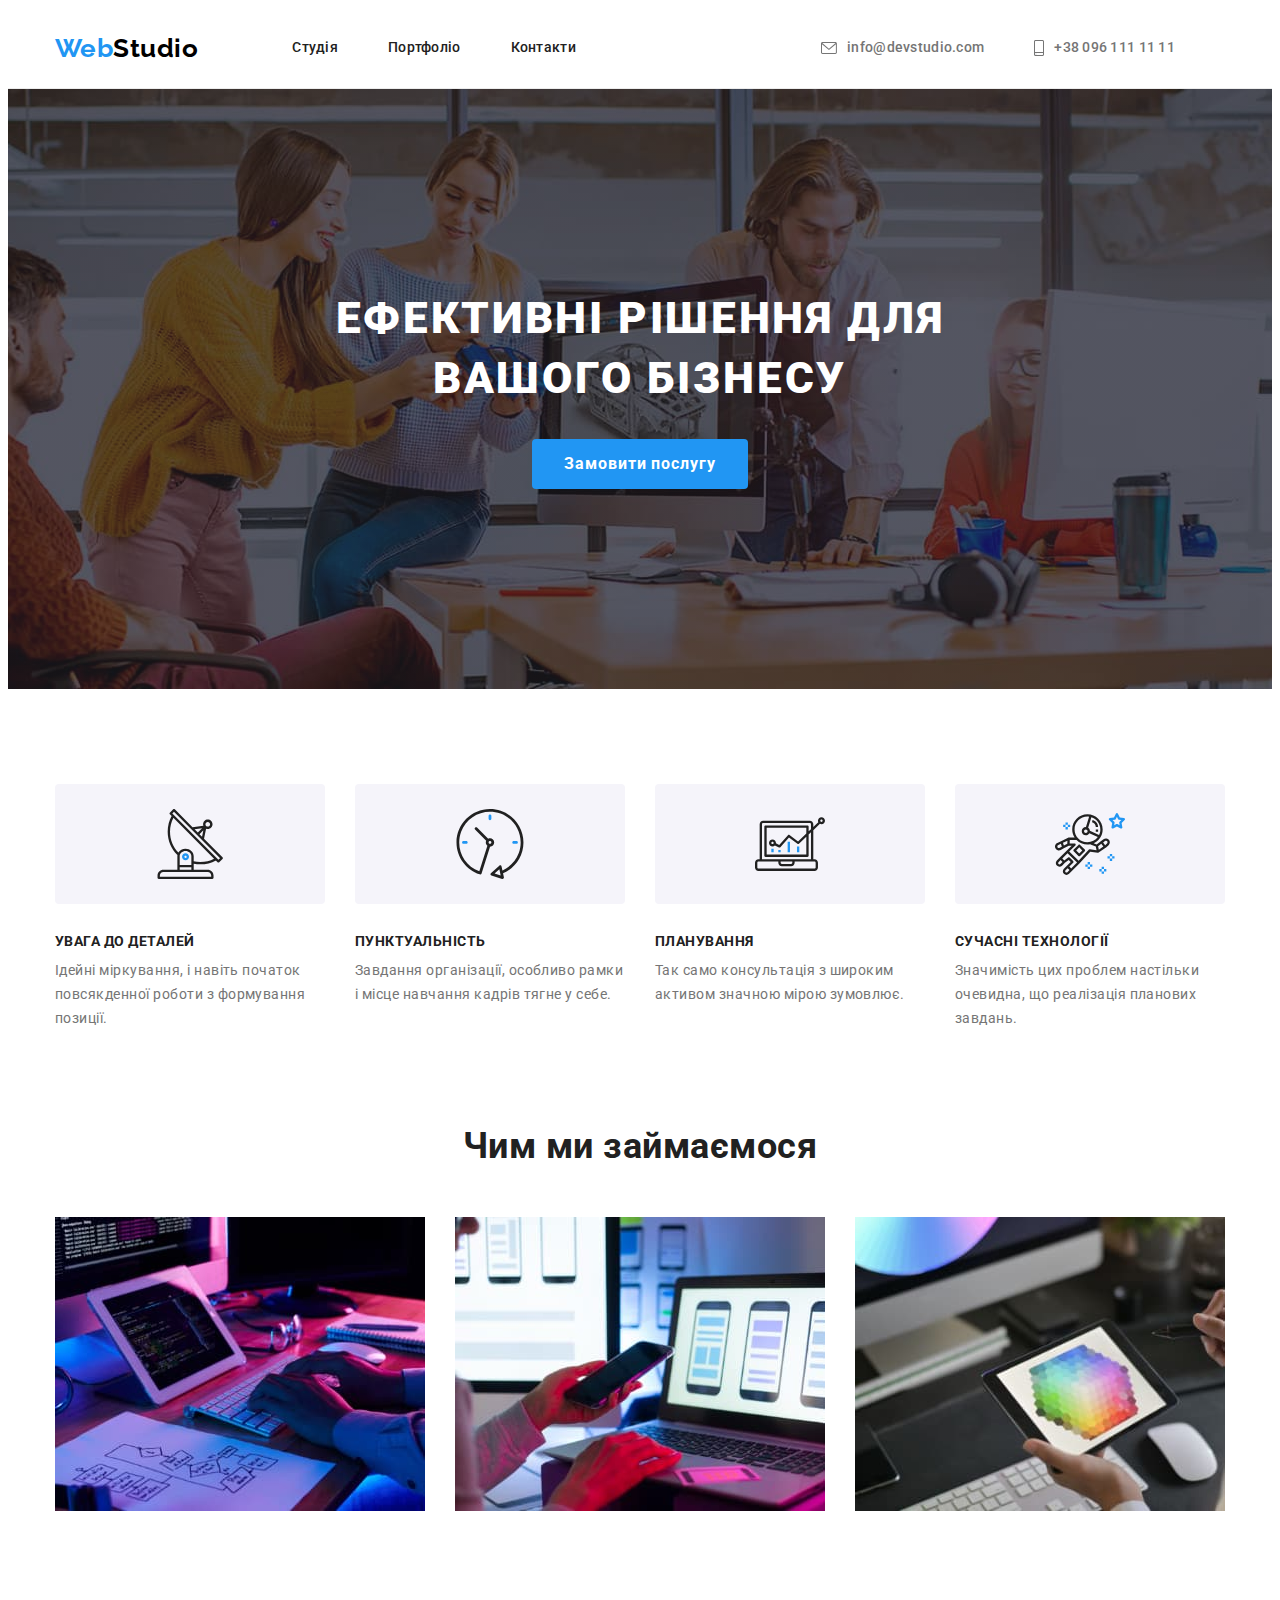
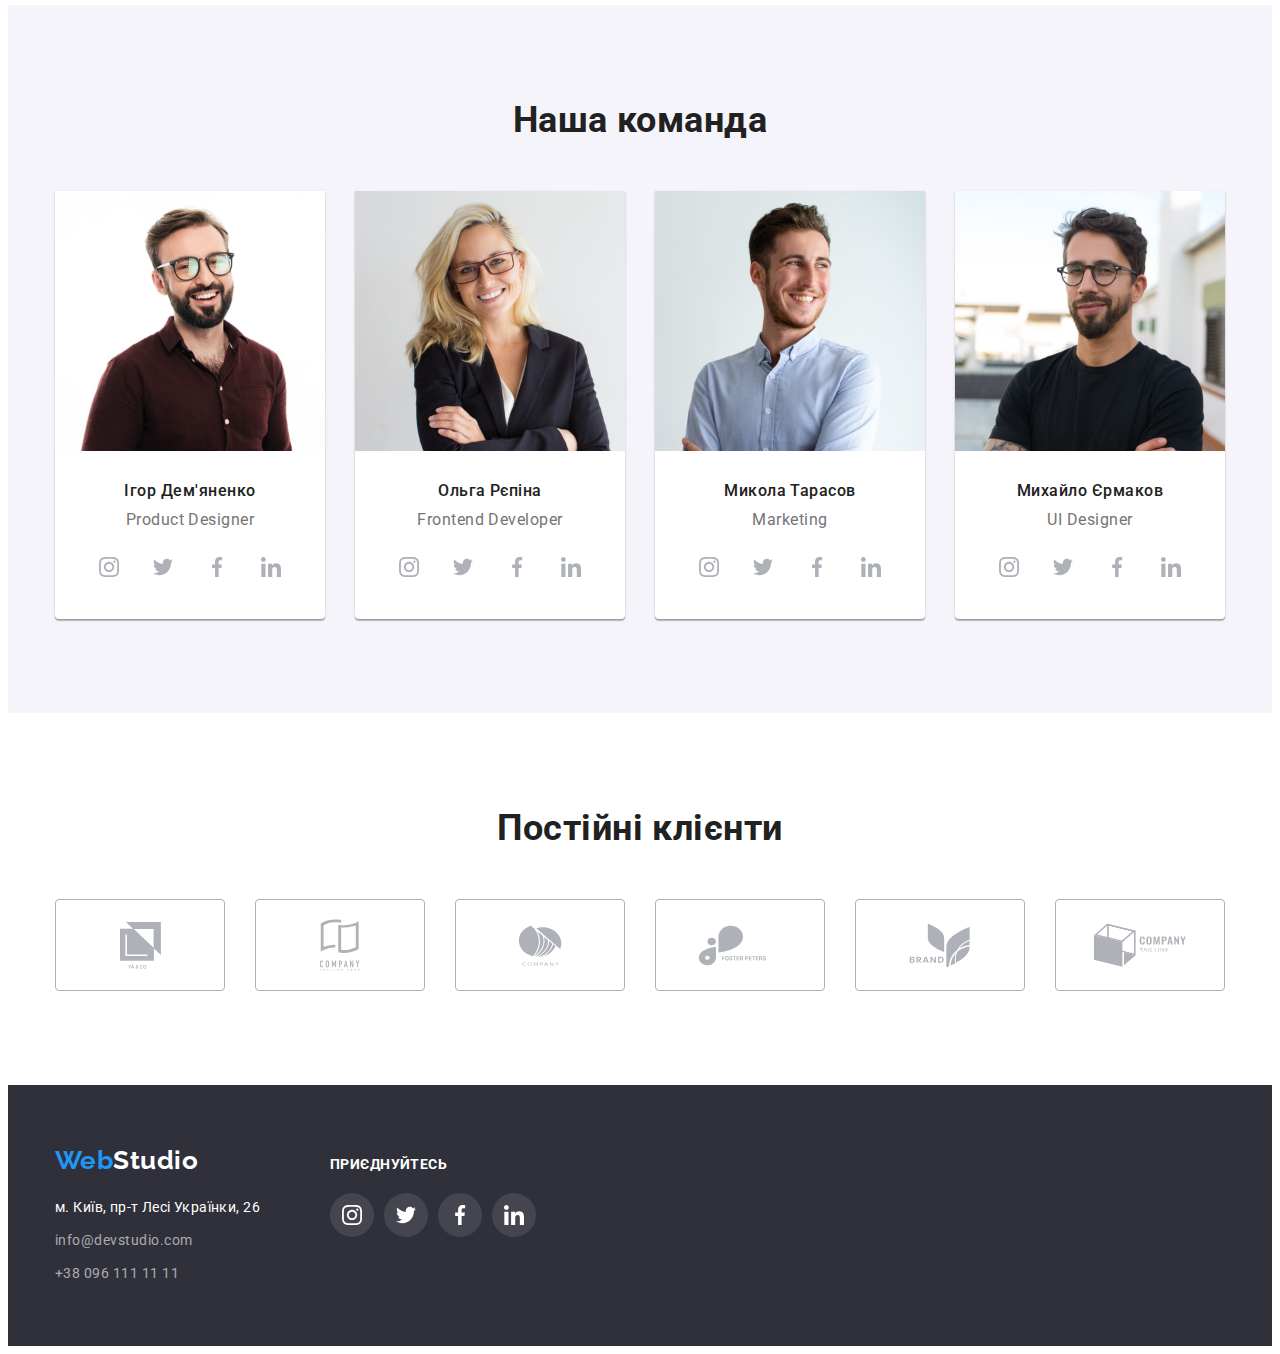
==== index.html @ 5c3b8c7c "Initial commit" ====
<!DOCTYPE html>
<html lang="uk">
  <head>
    <meta charset="UTF-8" />
    <meta http-equiv="X-UA-Compatible" content="IE=edge" />
    <meta name="viewport" content="width=device-width, initial-scale=1.0" />
    <title>HW-4</title>
    <link
      href="https://fonts.googleapis.com/css2?family=Raleway:wght@700&family=Roboto:wght@400;500;700;900&display=swap"
      rel="stylesheet"
    />
    <link
      rel="stylesheet"
      href="https://cdnjs.cloudflare.com/ajax/libs/modern-normalize/1.1.0/modern-normalize.min.css"
      integrity="sha512-wpPYUAdjBVSE4KJnH1VR1HeZfpl1ub8YT/NKx4PuQ5NmX2tKuGu6U/JRp5y+Y8XG2tV+wKQpNHVUX03MfMFn9Q=="
      crossorigin="anonymous"
      referrerpolicy="no-referrer"
    />
    <link rel="stylesheet" href="./css/styles.css" />
  </head>

  <body class="page">
    <header class="header-page">
      <div class="container">
        <nav class="header-nav">
          <a class="link-logo" href="./index.html">
            <span class="logo-blue">Web</span
            ><span class="logo-black">Studio</span></a
          >

          <ul class="site-nav list">
            <li class="item"><a href="./index.html">Студія</a></li>
            <li class="item"><a href="./portfolio.html">Портфоліо</a></li>
            <li class="item"><a href="#">Контакти</a></li>
          </ul>

          <ul class="auth-nav list">
            <li class="item">
              <a href="mailto:info@devstudio.com" class="link"
                ><svg class="auth-nav-icon" width="16" height="12">
                  <use href="./images/icons.svg#email"></use></svg
                >info@devstudio.com</a
              >
            </li>
            <li class="item">
              <a href="tel:+380961111111" class="link"
                ><svg class="auth-nav-icon" width="10" height="16">
                  <use href="./images/icons.svg#telephone"></use></svg
                >+38 096 111 11 11</a
              >
            </li>
          </ul>
        </nav>
      </div>
    </header>

    <main>
      <section class="hero overlay">
        <div class="container">
          <h1 class="hero-title">Ефективні рішення для вашого бізнесу</h1>
          <button type="button" class="button-secondary">
            Замовити послугу
          </button>
        </div>
      </section>

      <section class="features">
        <div class="container">
          <h2 class="visually-hidden">Наши преимущества</h2>
          <ul class="features-list list">
            <li class="features-item">
              <div class="features-icon-container" aria-label="супутник">
                <svg class="features-icon" width="70" height="70">
                  <use href="./images/icons.svg#sputnic"></use>
                </svg>
              </div>

              <h3 class="features-title">увага до деталей</h3>
              <p class="features-description">
                Ідейні міркування, і навіть початок повсякденної роботи з
                формування позиції.
              </p>
            </li>
            <li class="features-item">
              <div class="features-icon-container" aria-label="годинник">
                <svg class="features-icon" width="70" height="70">
                  <use href="./images/icons.svg#clock"></use>
                </svg>
              </div>
              <h3 class="features-title">пунктуальність</h3>
              <p class="features-description">
                Завдання організації, особливо рамки і місце навчання кадрів
                тягне у себе.
              </p>
            </li>
            <li class="features-item">
              <div class="features-icon-container" aria-label="монітор">
                <svg class="features-icon" width="70" height="70">
                  <use href="./images/icons.svg#monitor"></use>
                </svg>
              </div>
              <h3 class="features-title">планування</h3>
              <p class="features-description">
                Так само консультація з широким активом значною мірою зумовлює.
              </p>
            </li>
            <li class="features-item">
              <div class="features-icon-container" aria-label="космонавт">
                <svg class="features-icon" width="70" height="70">
                  <use href="./images/icons.svg#cosmonaut"></use>
                </svg>
              </div>
              <h3 class="features-title">сучасні технології</h3>
              <p class="features-description">
                Значимість цих проблем настільки очевидна, що реалізація
                планових завдань.
              </p>
            </li>
          </ul>
        </div>
      </section>

      <section class="occupation">
        <div class="container">
          <h3 class="section-title">Чим ми займаємося</h3>
          <ul class="occupation-list list">
            <li>
              <img
                class="image"
                src="./images/img1.jpg"
                alt="робота-пк"
                width="370"
                height="294"
              />
            </li>
            <li>
              <img
                class="image"
                src="./images/img2.jpg"
                alt="робота-телефон"
                width="370"
                height="294"
              />
            </li>
            <li>
              <img
                class="image"
                src="./images/img3.jpg"
                alt="робота-планшет"
                width="370"
                height="294"
              />
            </li>
          </ul>
        </div>
      </section>

      <section class="team">
        <div class="container">
          <h3 class="section-title">Наша команда</h3>
          <ul class="team-type list">
            <li class="team-list">
              <img
                class="image"
                src="./images/product-designer.jpg"
                alt="Product Designer"
                width="270"
                height="260"
              />
              <h4 class="team-person">Ігор Дем'яненко</h4>
              <p class="team-description">Product Designer</p>

              <ul class="team-icon-container list">
                <li class="team-item" aria-label="інстаграм">
                  <a href="https://www.instagram.com/" class="team-link">
                    <svg class="team-icon">
                      <use href="./images/icons.svg#instagram"></use>
                    </svg>
                  </a>
                </li>
                <li class="team-item" aria-label="твіттер">
                  <a href="https://twitter.com/" class="team-link">
                    <svg class="team-icon">
                      <use href="./images/icons.svg#twitter"></use>
                    </svg>
                  </a>
                </li>
                <li class="team-item" aria-label="фэйсбук">
                  <a href="https://www.facebook.com/" class="team-link">
                    <svg class="team-icon">
                      <use href="./images/icons.svg#facebook"></use>
                    </svg>
                  </a>
                </li>
                <li class="team-item" aria-label="лінкедин">
                  <a href="https://www.linkedin.com/" class="team-link">
                    <svg class="team-icon">
                      <use href="./images/icons.svg#linkedin"></use>
                    </svg>
                  </a>
                </li>
              </ul>
            </li>
            <li class="team-list">
              <img
                class="image"
                src="./images/frontend-developer.jpg"
                alt="Frontend Developer"
                width="270"
                height="260"
              />
              <h4 class="team-person">Ольга Рєпіна</h4>
              <p class="team-description">Frontend Developer</p>
              <ul class="team-icon-container list">
                <li class="team-item" aria-label="інстаграм">
                  <a href="https://www.instagram.com/" class="team-link">
                    <svg class="team-icon">
                      <use href="./images/icons.svg#instagram"></use>
                    </svg>
                  </a>
                </li>
                <li class="team-item" aria-label="твіттер">
                  <a href="https://twitter.com/" class="team-link">
                    <svg class="team-icon">
                      <use href="./images/icons.svg#twitter"></use>
                    </svg>
                  </a>
                </li>
                <li class="team-item" aria-label="фэйсбук">
                  <a href="https://www.facebook.com/" class="team-link">
                    <svg class="team-icon">
                      <use href="./images/icons.svg#facebook"></use>
                    </svg>
                  </a>
                </li>
                <li class="team-item" aria-label="лінкедин">
                  <a href="https://www.linkedin.com/" class="team-link">
                    <svg class="team-icon">
                      <use href="./images/icons.svg#linkedin"></use>
                    </svg>
                  </a>
                </li>
              </ul>
            </li>

            <li class="team-list">
              <img
                class="image"
                src="./images/marketing.jpg"
                alt="Marketing"
                width="270"
                height="260"
              />
              <h4 class="team-person">Микола Тарасов</h4>
              <p class="team-description">Marketing</p>
              <ul class="team-icon-container list">
                <li class="team-item" aria-label="інстаграм">
                  <a href="https://www.instagram.com/" class="team-link">
                    <svg class="team-icon">
                      <use href="./images/icons.svg#instagram"></use>
                    </svg>
                  </a>
                </li>
                <li class="team-item" aria-label="твіттер">
                  <a href="https://twitter.com/" class="team-link">
                    <svg class="team-icon">
                      <use href="./images/icons.svg#twitter"></use>
                    </svg>
                  </a>
                </li>
                <li class="team-item" aria-label="фэйсбук">
                  <a href="https://www.facebook.com/" class="team-link">
                    <svg class="team-icon">
                      <use href="./images/icons.svg#facebook"></use>
                    </svg>
                  </a>
                </li>
                <li class="team-item" aria-label="лінкедин">
                  <a href="https://www.linkedin.com/" class="team-link">
                    <svg class="team-icon">
                      <use href="./images/icons.svg#linkedin"></use>
                    </svg>
                  </a>
                </li>
              </ul>
            </li>
            <li class="team-list">
              <img
                class="image"
                src="./images/ui-designer.jpg"
                alt="UI Designer"
                width="270"
                height="260"
              />
              <h4 class="team-person">Михайло Єрмаков</h4>
              <p class="team-description">UI Designer</p>
              <ul class="team-icon-container list">
                <li class="team-item" aria-label="інстаграм">
                  <a href="https://www.instagram.com/" class="team-link">
                    <svg class="team-icon">
                      <use href="./images/icons.svg#instagram"></use>
                    </svg>
                  </a>
                </li>
                <li class="team-item" aria-label="твіттер">
                  <a href="https://twitter.com/" class="team-link">
                    <svg class="team-icon">
                      <use href="./images/icons.svg#twitter"></use>
                    </svg>
                  </a>
                </li>
                <li class="team-item" aria-label="фэйсбук">
                  <a href="https://www.facebook.com/" class="team-link">
                    <svg class="team-icon">
                      <use href="./images/icons.svg#facebook"></use>
                    </svg>
                  </a>
                </li>
                <li class="team-item" aria-label="лінкедин">
                  <a href="https://www.linkedin.com/" class="team-link">
                    <svg class="team-icon">
                      <use href="./images/icons.svg#linkedin"></use>
                    </svg>
                  </a>
                </li>
              </ul>
            </li>
          </ul>
        </div>
      </section>

      <section class="clients">
        <div class="container">
          <h2 class="clients-title">Постійні клієнти</h2>
          <ul class="clients-container list">
            <li class="clients-border">
              <a href="#" class="clients-link">
                <svg class="clients-icon" width="41" height="47">
                  <use href="./images/icons.svg#yaco"></use>
                </svg>
              </a>
            </li>
            <li class="clients-border">
              <a href="#" class="clients-link">
                <svg class="clients-icon" width="40" height="52">
                  <use href="./images/icons.svg#tagline"></use>
                </svg>
              </a>
            </li>
            <li class="clients-border">
              <a href="#" class="clients-link">
                <svg class="clients-icon" width="44" height="41">
                  <use href="./images/icons.svg#company"></use>
                </svg>
              </a>
            </li>
            <li class="clients-border">
              <a href="#" class="clients-link">
                <svg class="clients-icon" width="85" height="41">
                  <use href="./images/icons.svg#peters"></use>
                </svg>
              </a>
            </li>
            <li class="clients-border">
              <a href="#" class="clients-link">
                <svg class="clients-icon" width="62" height="45">
                  <use href="./images/icons.svg#brand"></use>
                </svg>
              </a>
            </li>
            <li class="clients-border">
              <a href="#" class="clients-link">
                <svg class="clients-icon" width="94" height="44">
                  <use href="./images/icons.svg#comtag"></use>
                </svg>
              </a>
            </li>
          </ul>
        </div>
      </section>
    </main>

    <footer class="footer">
      <div class="container footer-container">
        <div class="footer-links">
          <a class="link-logo" href="./index.html">
            <span class="logo-blue">Web</span
            ><span class="logo-white">Studio</span></a
          >

          <address class="address">
            <ul class="address-footer list">
              <li class="address-item">
                <a
                  href="https://goo.gl/maps/5Nj7DeXVXqgo8Si49"
                  class="address-type"
                  >м. Київ, пр-т Лесі Українки, 26</a
                >
              </li>
              <li class="address-item">
                <a href="mailto:info@devstudio.com" class="email-footer"
                  >info@devstudio.com</a
                >
              </li>
              <li class="address-item">
                <a href="tel:+380961111111" class="tel-footer"
                  >+38 096 111 11 11</a
                >
              </li>
            </ul>
          </address>
        </div>

        <div class="footer-icons">
          <p class="footer-title">Приєднуйтесь</p>
          <ul class="team-icon-container list">
            <li class="team-item" aria-label="інстаграм">
              <a
                href="https://www.instagram.com/"
                class="team-link footer-link"
              >
                <svg class="team-icon footer-icon">
                  <use href="./images/icons.svg#instagram"></use>
                </svg>
              </a>
            </li>
            <li class="team-item" aria-label="твіттер">
              <a href="https://twitter.com/" class="team-link footer-link">
                <svg class="team-icon footer-icon">
                  <use href="./images/icons.svg#twitter"></use>
                </svg>
              </a>
            </li>
            <li class="team-item" aria-label="фэйсбук">
              <a href="https://www.facebook.com/" class="team-link footer-link">
                <svg class="team-icon footer-icon">
                  <use href="./images/icons.svg#facebook"></use>
                </svg>
              </a>
            </li>
            <li class="team-item" aria-label="лінкедин">
              <a href="https://www.linkedin.com/" class="team-link footer-link">
                <svg class="team-icon footer-icon">
                  <use href="./images/icons.svg#linkedin"></use>
                </svg>
              </a>
            </li>
          </ul>
        </div>
      </div>
    </footer>
  </body>
</html>
---- css/styles.css ----
/* цвет основного текста: #212121 */
/* вторичный цвет текста: #757575 */
/* цвет фона: #F5F5F5 */
/* цвет шапки: #ECECEC */
/* цвет акцент: #2196F3 */

html {
  box-sizing: border-box;
}

*,
*::before,
*::after {
  box-sizing: inherit;
}

h1,
h2,
h3,
h4,
h5,
h6,
p,
ul,
li,
ol {
  margin: 0;
  padding: 0;
}

:root {
  --primary-text-color: #212121;
  --title-text-color: #757575;
  --accent-color: #2196f3;
  --main-color: #f5f5f5;
  --white-color: #ffffff;
  --background-button-color: #f5f4fa;
  --background-footer-color: #2f303a;
  --black-color: #000000;
  --footer-white-color: rgba(255, 255, 255, 0.6);
  --background-color: #ffffff;
  --line-color: #ececec;
  --background-button-color-sec: #188ce8;
  --background-color-our-team: #f5f4fa;
  --background-hero-color: #c4c4c4;
  --links-color: #afb1b8;
}

.page {
  background-color: var(--background-color);
  color: var(--primary-text-color);

  font-family: Roboto, sans-serif;
  font-weight: 700;
  letter-spacing: 0.03em;
}

.header-page {
  border-bottom: 1px solid var(--line-color);
}

.header-nav {
  display: flex;
  align-items: center;
}

.container {
  width: 1200px;
  padding-left: 15px;
  padding-right: 15px;
  margin: 0 auto;
}

.image {
  display: block;
  max-widht: 100%;
  height: auto;
}

/*  Logo  */

.logo-blue,
.logo-black,
.logo-white {
  color: var(--accent-color);
  font-family: Raleway, sans-serif;
  font-size: 26px;
  line-height: 1.19;
  text-decoration: none;
}

.logo-black {
  color: var(--black-color);
}

.logo-white {
  color: var(--white-color);
}

.link-logo {
  /* height: 31px;
  margin-top: 60px; */

  text-decoration: none;
}

.list {
  list-style: none;
}

/* Site-nav */

.site-nav {
  display: flex;
  margin-left: 94px;
}

.site-nav .item:not(last-child) {
  margin-right: 50px;
}

.site-nav a {
  display: block;
  padding-top: 32px;
  padding-bottom: 32px;

  color: var(--primary-text-color);

  font-family: inherit;
  font-weight: 500;
  font-size: 14px;
  line-height: 1.14;
  letter-spacing: 0.02em;
  text-decoration: none;
}

.site-nav a:hover,
.site-nav a:focus {
  color: var(--accent-color);
}

/* Auth-nav */

.auth-nav {
  display: flex;
  margin-left: auto;
  margin-right: 0;
}

.auth-nav .item:not(last-child) {
  margin-right: 50px;
}

.auth-nav a {
  display: flex;
  padding-top: 32px;
  padding-bottom: 32px;
  align-items: center;

  color: var(--title-text-color);

  font-family: inherit;
  font-weight: 500;
  font-size: 14px;
  line-height: 1.14;
  letter-spacing: 0.02em;
  text-decoration: none;
}

.auth-nav a:hover,
.auth-nav a:focus {
  color: var(--accent-color);
}

.auth-nav-icon {
  display: inline-flex;
  fill: var(--links-color);
  margin-right: 10px;
}

.link:hover .auth-nav-icon,
.link:focus .auth-nav-icon {
  fill: var(--accent-color);
}

/* Main */
/* Hero */

.hero {
  background-color: var(--background-hero-color);

  padding-top: 200px;
  padding-bottom: 200px;
  text-align: center;
}

.overlay {
  max-width: 1600px;
  height: 600px;
  margin-left: auto;
  margin-right: auto;
  background-image: linear-gradient(
      to right,
      rgba(47, 48, 58, 0.4),
      rgba(47, 48, 58, 0.4)
    ),
    url(../images/imgbg.jpg);
  background-size: cover;
  background-repeat: no-repeat;
  background-position: center;
}

.hero-title {
  width: 696px;
  margin-left: auto;
  margin-right: auto;

  color: var(--white-color);

  font-weight: 900;
  font-size: 44px;
  line-height: 1.36;
  letter-spacing: 0.06em;
  text-transform: uppercase;
}

/* Features */
.features {
  padding-top: 95px;
}

.visually-hidden {
  position: absolute;
  white-space: nowrap;
  width: 1px;
  height: 1px;
  overflow: hidden;
  border: 0;
  padding: 0;
  clip: rect(0 0 0 0);
  clip-pash: insert(50%);
  margin: -1px;
}

.features-title {
  font-size: 14px;
  line-height: 1.14;
  text-transform: uppercase;
  margin-bottom: 9px;
}

.features-item {
  width: 270px;
}

.features-icon-container {
  display: flex;
  background-color: var(--background-color-our-team);
  height: 120px;
  border-radius: 4px;
  margin-bottom: 30px;
  justify-content: center;
  align-items: center;
}

.features-list {
  display: flex;
  gap: 30px;
}

.features-list .features-description {
  color: var(--title-text-color);

  font-weight: 400;
  font-size: 14px;
  line-height: 1.71;
}

/* Occupation */

.occupation {
  padding-top: 94px;
  padding-bottom: 94px;
}

.section-title {
  display: flex;
  justify-content: center;
  margin-left: auto;
  margin-right: auto;
  margin-bottom: 50px;

  color: var(--primary-text-color);

  font-weight: 700;
  font-size: 36px;
  line-height: 1.17;
}

.section-type {
  color: var(--title-text-color);

  font-weight: 400;
  font-size: 16px;
  line-height: 1.88;
}

.occupation-list {
  display: flex;
  flex-direction: row;
  margin-left: auto;
  gap: 30px;
}

/* Team */

.team {
  padding-top: 94px;
  padding-bottom: 94px;
  background-color: var(--background-color-our-team);
}

.team-type {
  display: flex;
  margin-left: auto;
  margin-right: auto;
  gap: 30px;
}

.team-list {
  background-color: var(--white-color);
  widht: 270px;
  border-radius: 0px 0px 4px 4px;
  box-shadow: 0px 1px 3px rgba(0, 0, 0, 0.12), 0px 1px 1px rgba(0, 0, 0, 0.14),
    0px 2px 1px rgba(0, 0, 0, 0.2);
}

.team-person {
  font-weight: 500;
  font-size: 16px;
  line-height: 1.19;
  margin: 30px auto 10px auto;
  text-align: center;
}

.team-list .team-description {
  color: var(--title-text-color);

  font-weight: 400;
  font-size: 16px;
  line-height: 1.19;
  margin-bottom: 16px;
  text-align: center;
}

.team-icon-container {
  display: flex;
  justify-content: center;
  margin-bottom: 30px;
  gap: 10px;
}

.team-item {
  width: 44px;
  height: 44px;
}

.team-link {
  display: flex;
  justify-content: center;
  align-items: center;
  fill: var(--links-color);
  background-color: var(--white-color);
  border-radius: 50%;
  width: 100%;
  height: 100%;
}

.team-icon {
  width: 20px;
  height: 20px;
}

.team-link:hover,
.team-link:focus {
  background-color: var(--accent-color);
  fill: var(--white-color);
}

/* Button */

.button-primary {
  border-radius: 4px;
  padding: 6px 22px;
  min-widht: 125px;

  color: var(--primary-text-color);
  background-color: var(--background-button-color);

  cursor: pointer;
  font-family: Roboto, sans-serif;
  font-weight: 500;
  font-size: 16px;
  line-height: 1.63;
  border: none;
}

.button-primary:hover,
.button-primary:focus {
  color: var(--white-color);
  background-color: var(--accent-color);
}

.button-secondary {
  border-radius: 4px;
  padding: 10px 32px;
  margin-top: 30px;

  color: var(--white-color);
  background-color: var(--accent-color);

  font-family: Roboto;
  font-weight: 700;
  font-size: 16px;
  line-height: 1.88;
  letter-spacing: 0.06em;
  text-align: center;
  border: none;
  cursor: pointer;
  min-width: 216px;
}

.button-secondary:hover,
.button-secondary:focus {
  color: var(--white-color);
  background-color: var(--background-button-color-sec);
}

.clients {
  padding-top: 94px;
  padding-bottom: 94px;
}

.clients-title {
  font-family: "Roboto";
  font-weight: 700;
  font-size: 36px;
  line-height: 42px;
  color: var(--primary-text-color);
  text-align: center;
  margin-bottom: 50px;
}

.clients-container {
  display: flex;
  gap: 30px;
}

.clients-link {
  display: flex;
  justify-content: center;
  align-items: center;
  width: 170px;
  height: 92px;
  border: 1px solid var(--links-color);
  border-radius: 4px;
  fill: var(--links-color);
  background-color: var(--white-color);
}

.clients-border {
  display: flex;
}

.clients-link:hover {
  fill: var(--accent-color);
  border-color: var(--accent-color);
}

.clients-link:focus {
  fill: var(--accent-color);
}

.footer {
  background: var(--background-footer-color);
  padding-top: 60px;
  padding-bottom: 60px;
}

.address-footer {
  font-style: normal;
  font-weight: 400;
  font-size: 14px;
  line-height: 1.71;
}

.address {
  margin-top: 20px;
}

.address-type {
  color: var(--white-color);
  text-decoration: none;

  font-weight: 400;
  font-size: 14px;
  line-height: 1.7;
  letter-spacing: 0.03em;
  font-style: normal;
}

.address-item {
  margin-bottom: 9px;
}

.email-footer,
.tel-footer {
  color: var(--footer-white-color);

  font-weight: 400;
  font-size: 14px;
  line-height: 1.7;
  font-style: normal;
  text-decoration: none;
}

.address-item:last-child {
  margin-bottom: 0;
}

.footer-container {
  display: flex;
  align-items: baseline;
}

.footer-icons {
color: var(--white-color);

  display: flex;
  flex-direction: column;
  margin-left: 70px;
}

.footer-title {
  font-weight: 700;
  font-size: 14px;
  line-height: 1.14;
  letter-spacing: 0.03em;
  text-transform: uppercase;
  margin-bottom: 20px;

  color: var(--white-color);
}

.footer-link {
  background-color: rgba(255, 255, 255, 0.1);
}

.footer-icon {
  fill: var(--white-color);
}

/* Portfolio */

.portfolio-main {
  padding-bottom: 94px;
  padding-top: 94px;
}

.portfolio-list {
  display: flex;
  justify-content: center;
  margin-bottom: 50px;
  gap: 8px;

  color: var(--title-text-color);
}

/* .portfolio-list .item:last-child {
  margin-right: 8px;
} */

.portfolio-cards {
  display: flex;
  flex-wrap: wrap;
}

.portfolio-items {
  width: 370px;
  height: 404px;
  margin-right: 30px;
  margin-bottom: 30px;
}

.portfolio-cards-effects {
  display: block;
  text-decoration: none;
}

.portfolio-cards-effects:hover,
.portfolio-cards-effects:focus {
  box-shadow: 0px 1px 1px rgba(0, 0, 0, 0.12), 0px 4px 4px rgba(0, 0, 0, 0.06),
    1px 4px 6px rgba(0, 0, 0, 0.16);
}

.portfolio-items:nth-child(3n + 3) {
  margin-right: 0;
}

.portfolio-items:nth-last-child(-n + 3) {
  margin-bottom: 0;
}

.portfolio-description {
  padding-top: 20px;
  padding-bottom: 20px;
  padding-right: 24px;
  padding-left: 24px;
  border: 1px solid var(--line-color);
  border-top: none;
}

.portfolio-title {
  color: var(--primary-text-color);
  font-weight: 700;
  font-size: 18px;
  line-height: 36px;
  letter-spacing: 0.06em;
}

.portfolio-type {
  color: var(--title-text-color);
  font-size: 16px;
  line-height: 1.9;
  margin-left: 0;
  margin-top: 4px;
  font-weight: 400;
}

.list-title {
  color: var(--primary-text-color);
  font-weight: 700;
  font-size: 18px;
  line-height: 2;

  letter-spacing: 0.06em;
}
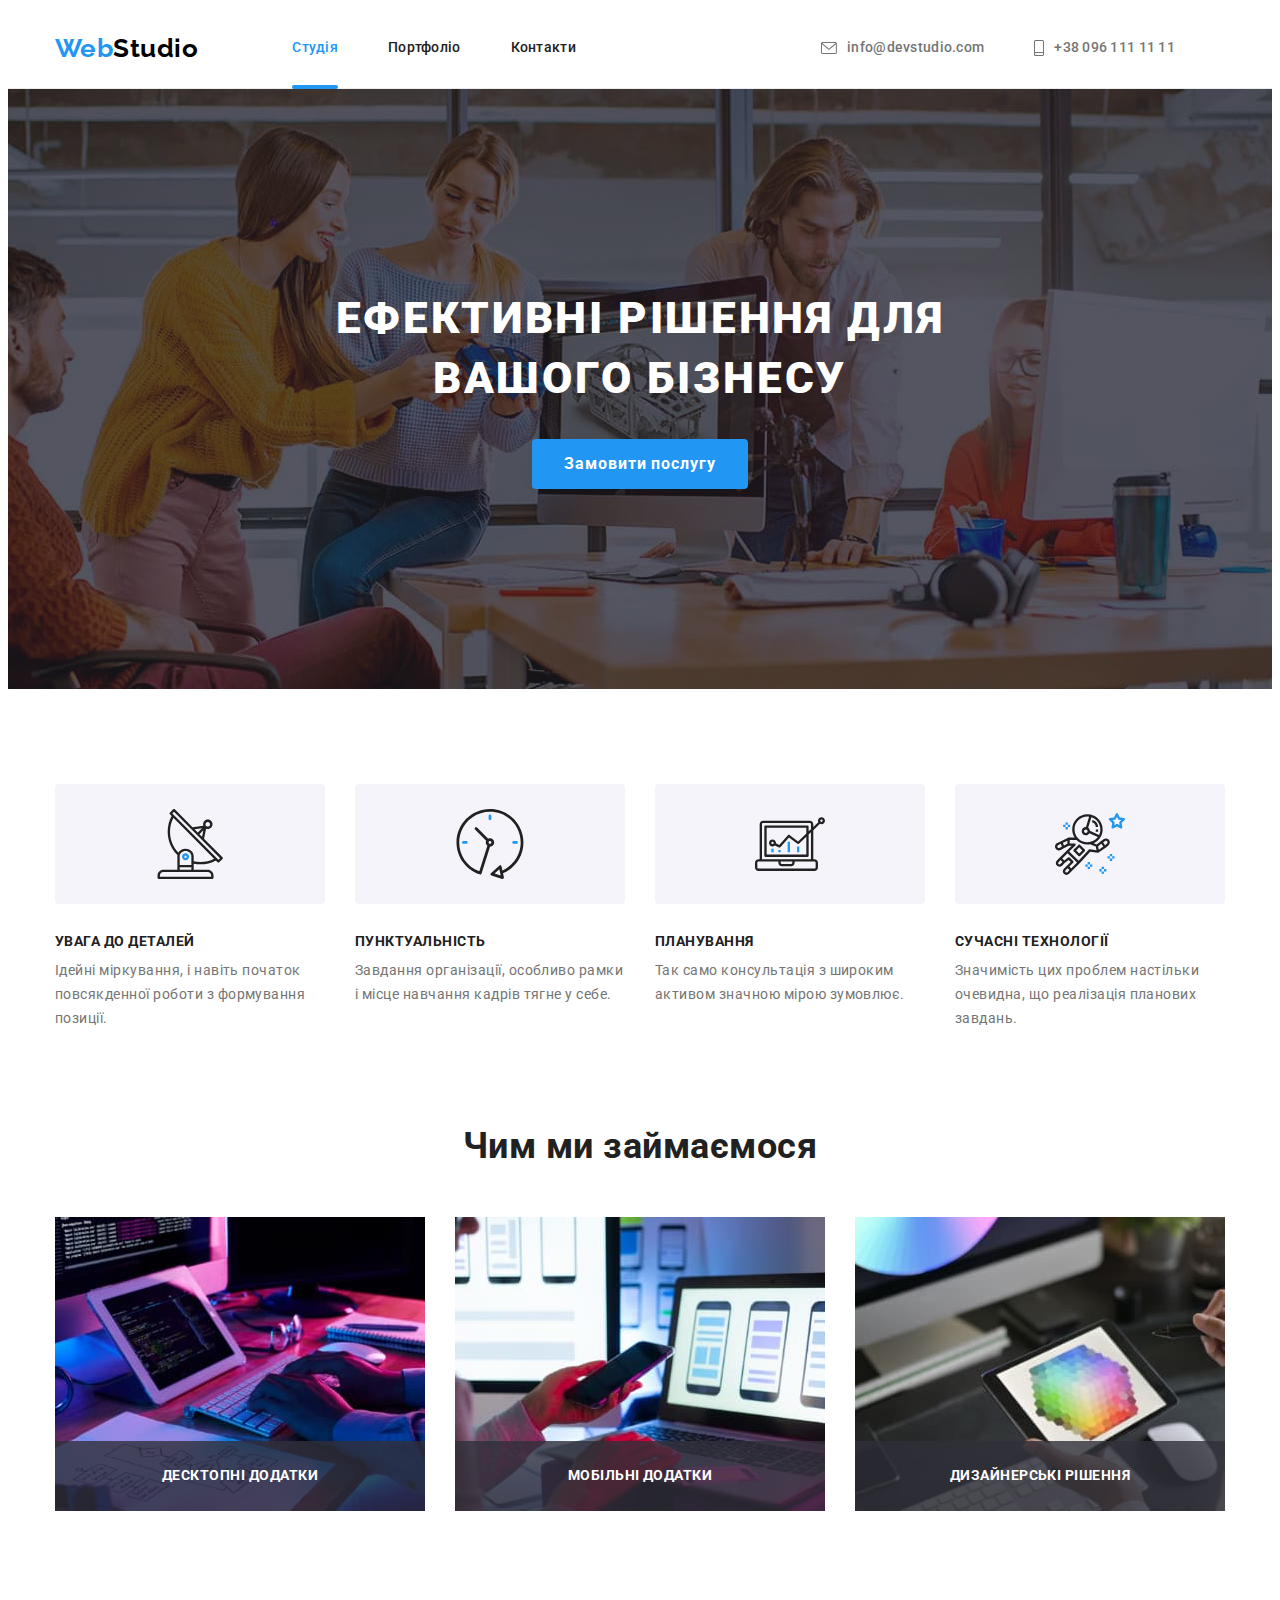
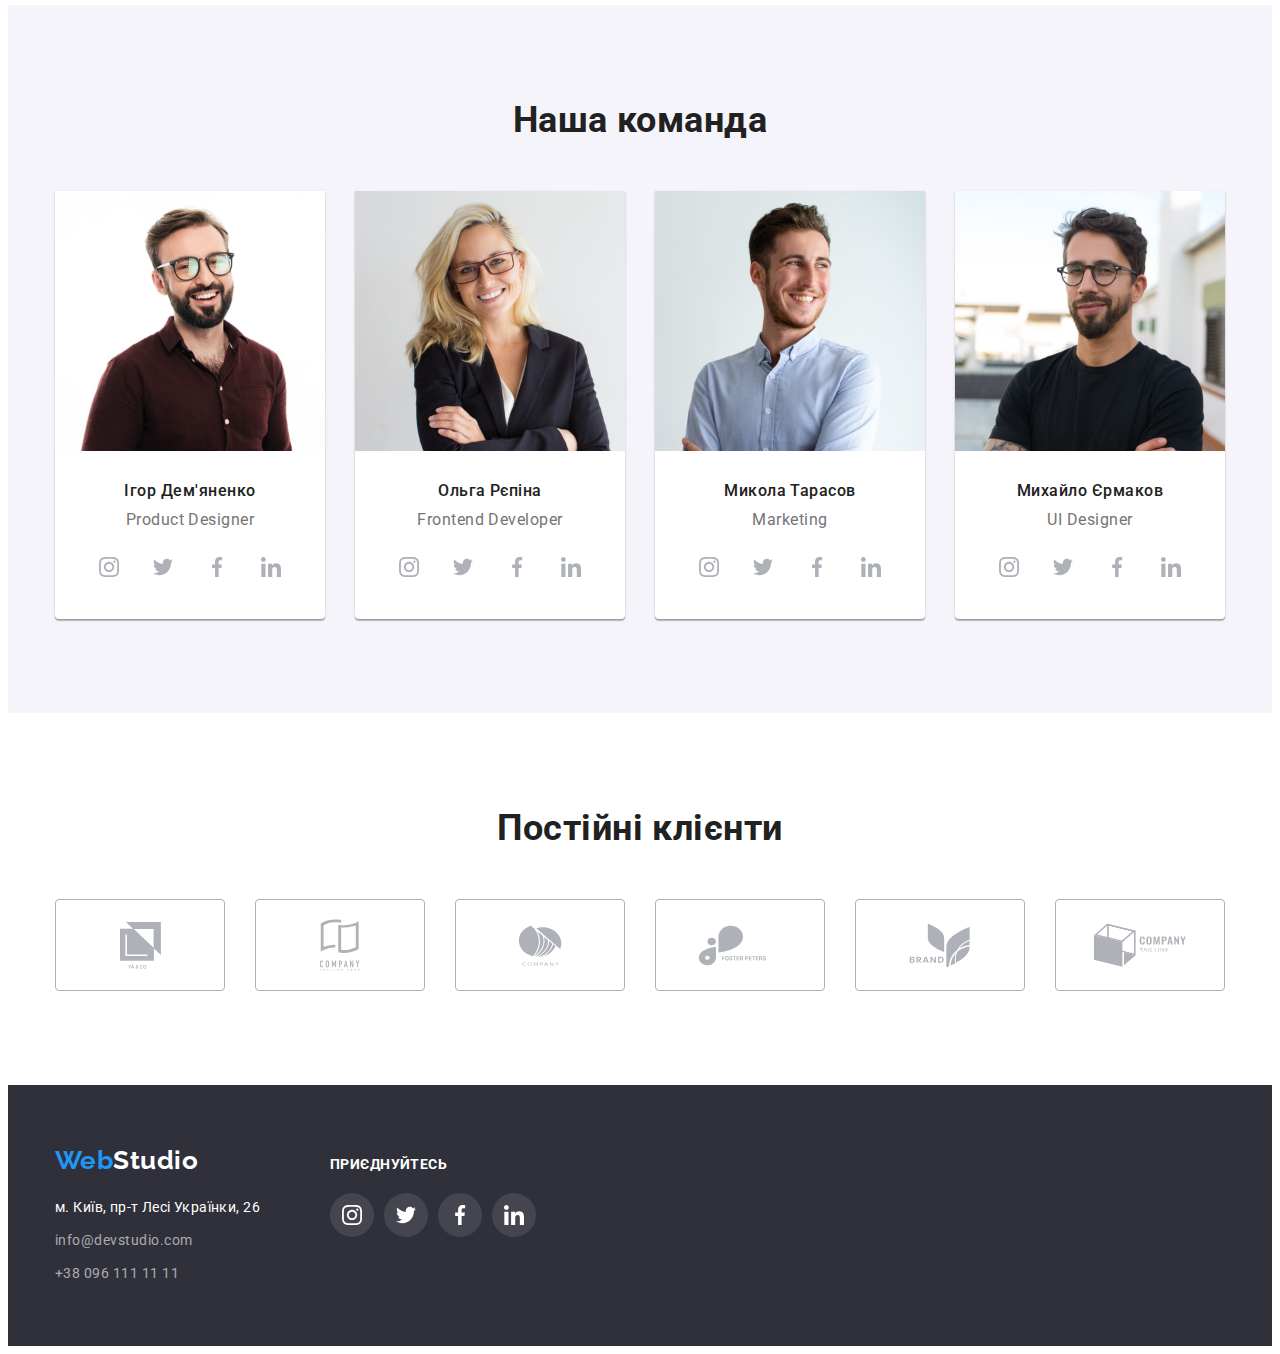
==== commit 4ca9cb8c: "Section Occupation, Current link" ====
--- a/index.html
+++ b/index.html
@@ -4,7 +4,7 @@
     <meta charset="UTF-8" />
     <meta http-equiv="X-UA-Compatible" content="IE=edge" />
     <meta name="viewport" content="width=device-width, initial-scale=1.0" />
-    <title>HW-4</title>
+    <title>HW-5</title>
     <link
       href="https://fonts.googleapis.com/css2?family=Raleway:wght@700&family=Roboto:wght@400;500;700;900&display=swap"
       rel="stylesheet"
@@ -29,8 +29,8 @@
           >
 
           <ul class="site-nav list">
-            <li class="item"><a href="./index.html">Студія</a></li>
-            <li class="item"><a href="./portfolio.html">Портфоліо</a></li>
+            <li class="item page-current"><a href="./index.html" class="link current">Студія</a></li>
+            <li class="item"><a href="./portfolio.html" class="link">Портфоліо</a></li>
             <li class="item"><a href="#">Контакти</a></li>
           </ul>
 
@@ -124,7 +124,7 @@
         <div class="container">
           <h3 class="section-title">Чим ми займаємося</h3>
           <ul class="occupation-list list">
-            <li>
+            <li class="occupation-image">
               <img
                 class="image"
                 src="./images/img1.jpg"
@@ -132,8 +132,11 @@
                 width="370"
                 height="294"
               />
-            </li>
-            <li>
+              <div class="occupation-overlay">
+                <p class="occupation-text-overlay">Десктопні додатки</p>
+              </div>
+            </li>
+            <li class="occupation-image">
               <img
                 class="image"
                 src="./images/img2.jpg"
@@ -141,8 +144,11 @@
                 width="370"
                 height="294"
               />
-            </li>
-            <li>
+              <div class="occupation-overlay">
+                <p class="occupation-text-overlay">Мобільні додатки</p>
+              </div>
+            </li>
+            <li class="occupation-image">
               <img
                 class="image"
                 src="./images/img3.jpg"
@@ -150,6 +156,9 @@
                 width="370"
                 height="294"
               />
+              <div class="occupation-overlay">
+                <p class="occupation-text-overlay">Дизайнерські рішення</p>
+              </div>
             </li>
           </ul>
         </div>
--- a/css/styles.css
+++ b/css/styles.css
@@ -139,6 +139,33 @@
   color: var(--accent-color);
 }
 
+.item {
+  position: relative;
+}
+
+.page-current::after {
+  content: "";
+  position: absolute;
+  left: 0;
+  bottom: 0;
+  transform: translate(0, 1px);
+  width: 100%;
+  height: 4px;
+  background: var(--accent-color);
+  border-radius: 60px;
+}
+
+.link {
+  transition-property: color, fill;
+  transition-duration: 250ms;
+  transition-timing-function: cubic-bezier(0.4, 0, 0.2, 1);
+}
+
+.link.current {
+  position: relative;
+  color: var(--accent-color);
+}
+
 /* Auth-nav */
 
 .auth-nav {
@@ -283,6 +310,29 @@
   padding-bottom: 94px;
 }
 
+.occupation-overlay {
+  position: absolute;
+  display: flex;
+  height: 70px;
+  width: 100%;
+  bottom: 0;
+  left: 0;
+  background-color: rgba(47, 48, 58, 0.8);
+}
+
+.occupation-text-overlay {
+  display: flex;
+  font-family: "Roboto";
+  font-weight: 700;
+  font-size: 14px;
+  line-height: 1.14;
+  text-transform: uppercase;
+  color: var(--white-color);
+  width: 100%;
+  justify-content: center;
+  align-items: center;
+}
+
 .section-title {
   display: flex;
   justify-content: center;
@@ -312,6 +362,9 @@
   gap: 30px;
 }
 
+.occupation-image {
+  position: relative;
+}
 /* Team */
 
 .team {
@@ -534,7 +587,7 @@
 }
 
 .footer-icons {
-color: var(--white-color);
+  color: var(--white-color);
 
   display: flex;
   flex-direction: column;
@@ -590,10 +643,42 @@
   height: 404px;
   margin-right: 30px;
   margin-bottom: 30px;
+  display: block;
+  transition-property: box-shadow;
+  transition-duration: 250ms;
+  transition-timing-function: cubic-bezier(0.4, 0, 0.2, 1);
+}
+
+.portfolio-overlay-container {
+  position: relative;
+  overflow: hidden;
+  max-widht: 370px;
+  max-height: 294px;
+}
+
+.portfolio-overlay-cards {
+  position: absolute;
+  width: 100%;
+  height: 100%;
+  top: 0;
+  left: 0;
+  background-color: rgba(33, 150, 243, 0.9);
+  transform: translateY(100%);
+  transition-duration: 250ms;
+  transition-timing-function: cubic-bezier(0.4, 0, 0.2, 1);
+}
+
+.portfolio-overlay-text {
+  display: flex;
+  font-size: 18px;
+  line-height: 1.6;
+  color: var(--white-color);
+  justify-content: center;
+  align-items: center;
+  margin: 63px 24px;
 }
 
 .portfolio-cards-effects {
-  display: block;
   text-decoration: none;
 }
 
